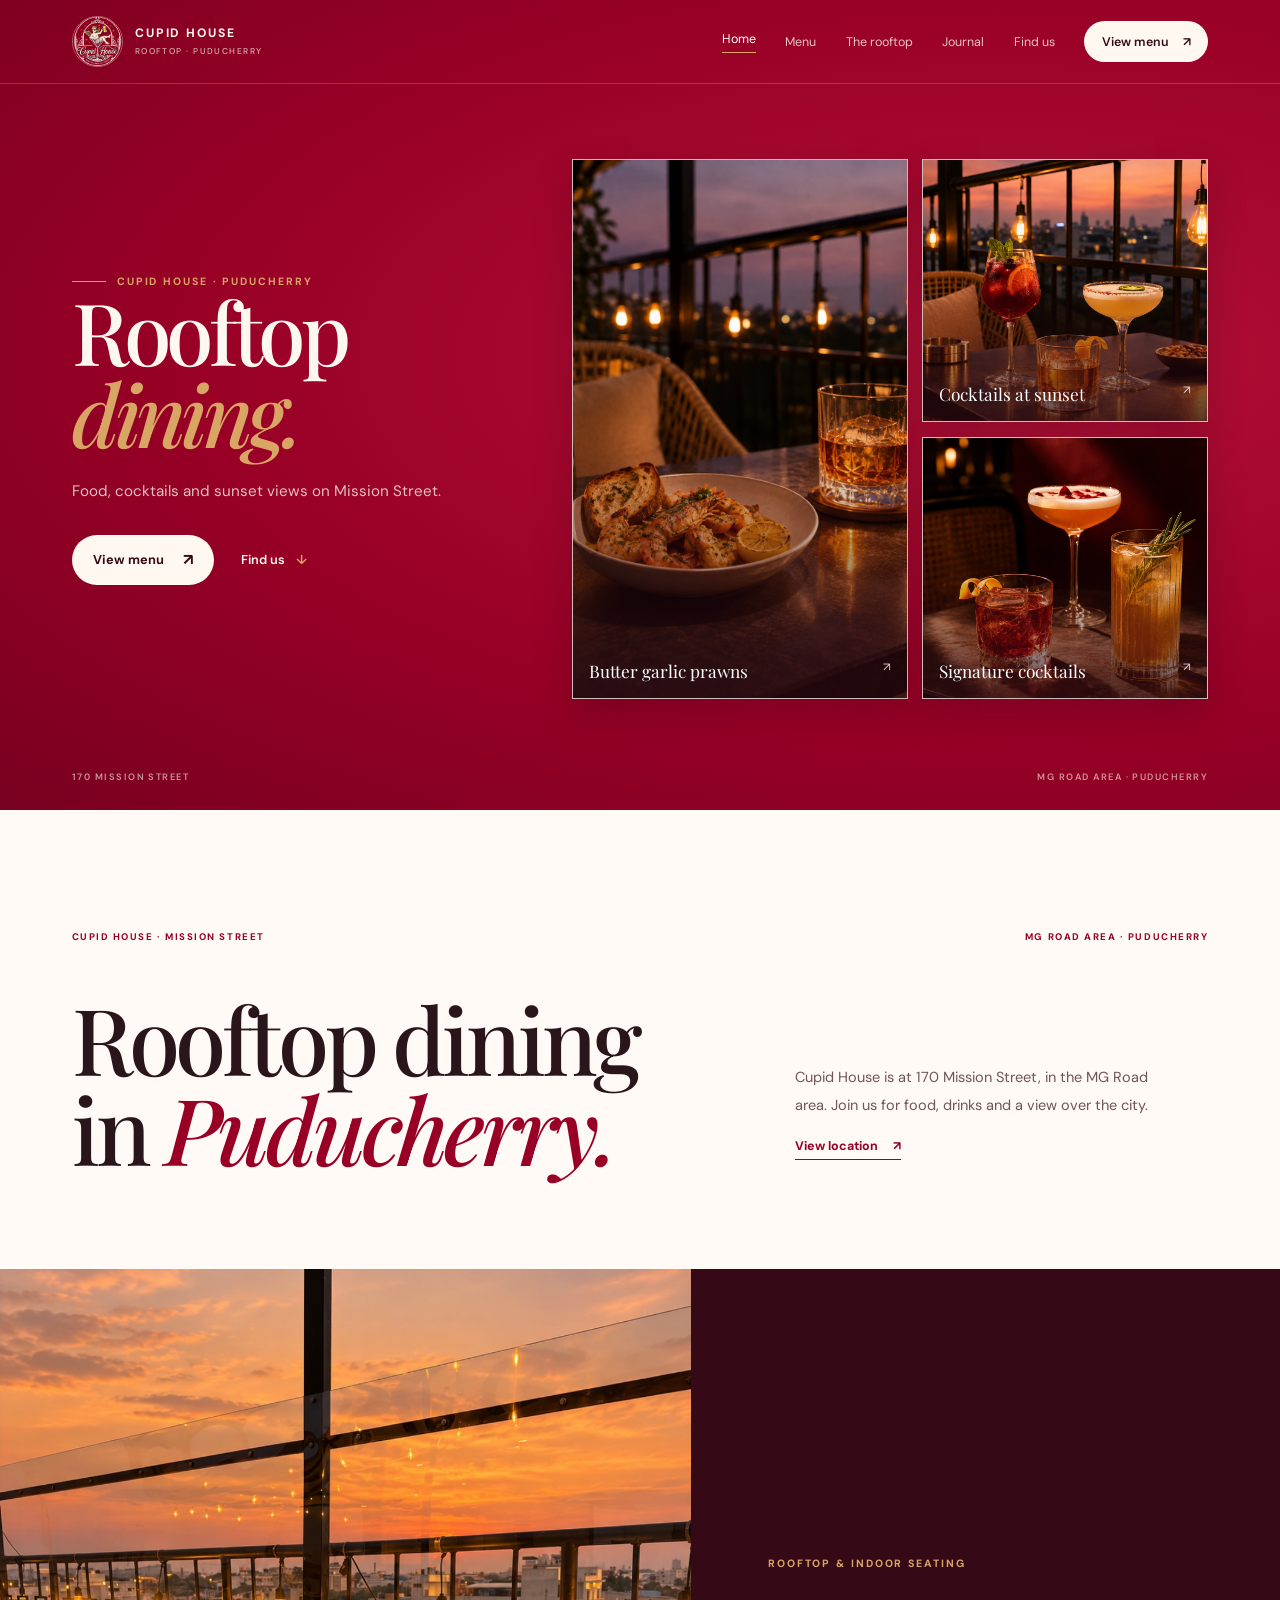
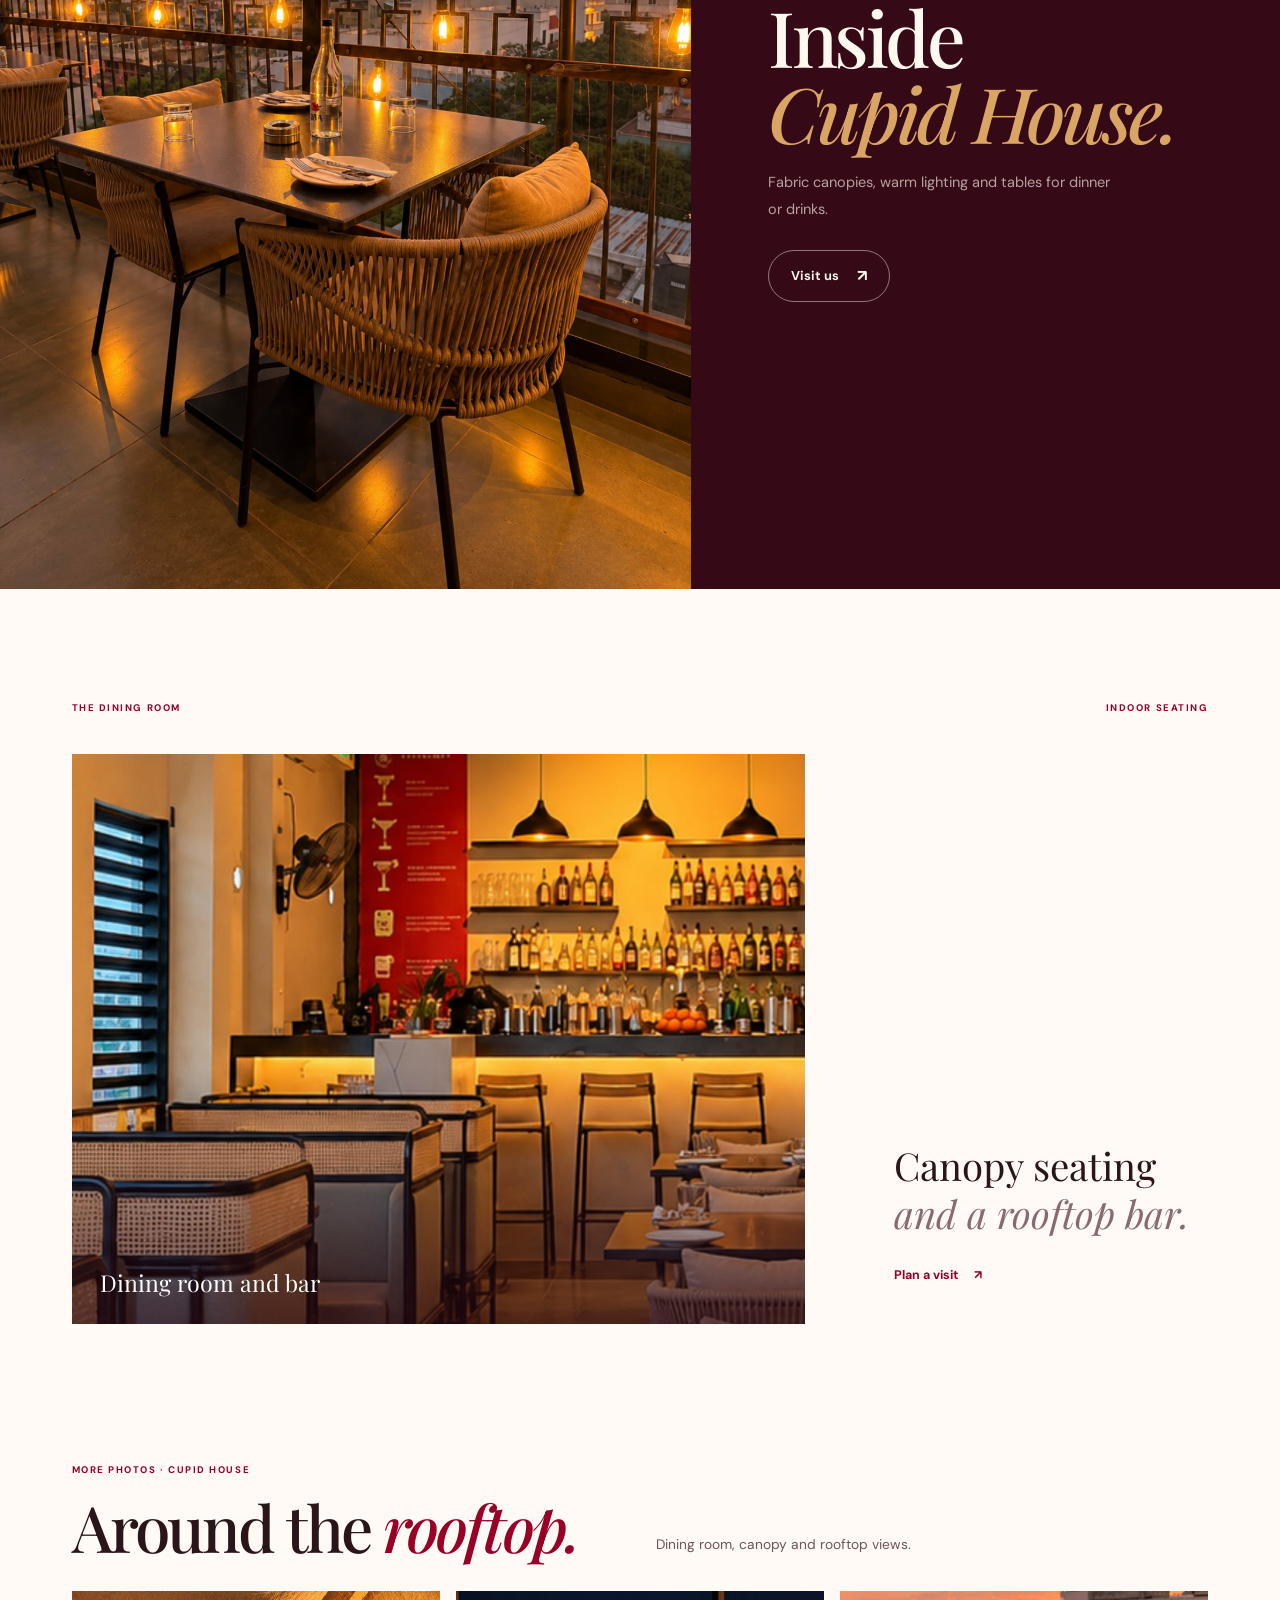
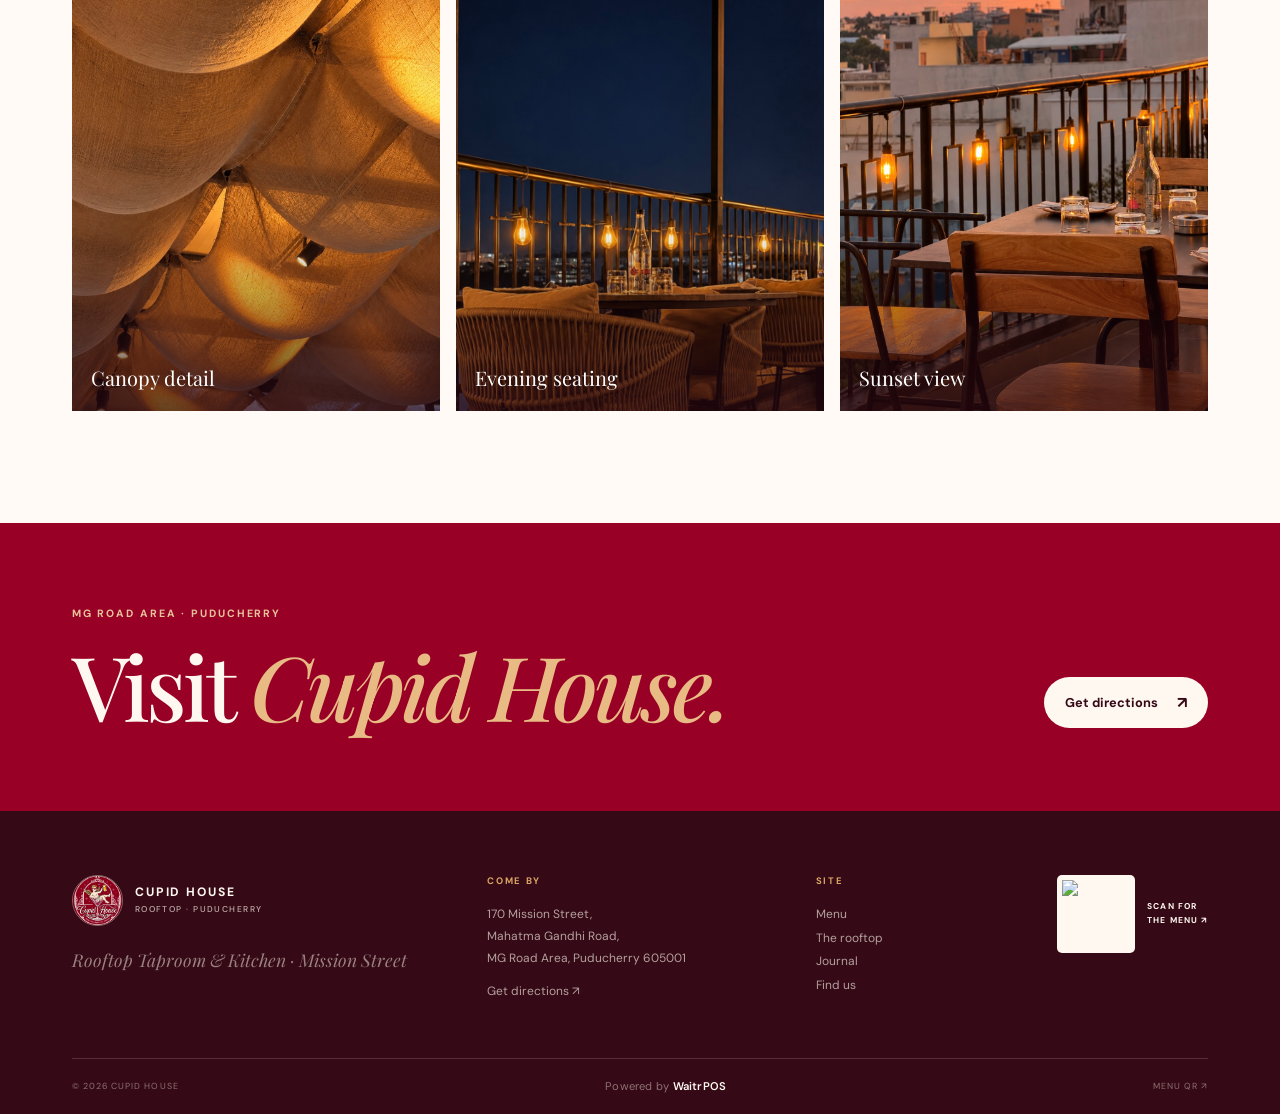
==== index.html @ 3808b486 "Add Cupid House cafe website" ====
<!doctype html>
<html lang="en">
  <head>
    <meta charset="utf-8" />
    <meta name="viewport" content="width=device-width, initial-scale=1" />
    <meta name="theme-color" content="#350915" />
    <meta name="description" content="Visit Cupid House Rooftop Taproom & Kitchen on Mission Street in Puducherry for rooftop dining, food and drinks." />
    <title>Cupid House Rooftop Taproom & Kitchen | Puducherry</title>
    <script type="application/ld+json">
      {
        "@context": "https://schema.org",
        "@type": "Restaurant",
        "name": "Cupid House Rooftop Taproom & Kitchen",
        "address": {
          "@type": "PostalAddress",
          "streetAddress": "170 Mission Street, Mahatma Gandhi Road, in front of Peter England Showroom, MG Road Area",
          "addressLocality": "Puducherry",
          "postalCode": "605001",
          "addressCountry": "IN"
        }
      }
    </script>
    <link rel="preconnect" href="https://fonts.googleapis.com" />
    <link rel="preconnect" href="https://fonts.gstatic.com" crossorigin />
    <link href="https://fonts.googleapis.com/css2?family=DM+Sans:wght@400;500;600;700&family=Playfair+Display:wght@500;600;700&display=swap" rel="stylesheet" />
    <link rel="stylesheet" href="styles.css?v=20261105-2" />
    <script src="site.js" defer></script>
  </head>
  <body>
    <a class="skip-link" href="#main">Skip to content</a>
    <header class="site-header">
      <a class="brand" href="index.html" aria-label="Cupid House home"><img src="assets/cupid-house-logo.png" alt="Cupid House logo" /><span>CUPID HOUSE<small>ROOFTOP · PUDUCHERRY</small></span></a>
      <button class="nav-toggle" aria-expanded="false" aria-controls="primary-nav" aria-label="Open navigation"><span></span><span></span></button>
      <nav id="primary-nav" class="primary-nav" aria-label="Main navigation">
        <a class="active" href="index.html">Home</a><a href="menu.html">Menu</a><a href="story.html">The rooftop</a><a href="journal.html">Journal</a><a href="visit.html">Find us</a>
        <a class="nav-cta" href="menu.html">View menu <span>↗</span></a>
      </nav>
    </header>

    <main id="main">
      <section class="hero hero-food">
        <div class="hero-content">
          <div class="eyebrow"><span class="eyebrow-line"></span> CUPID HOUSE · PUDUCHERRY</div>
          <h1>Rooftop<br /><em>dining.</em></h1>
          <p class="hero-copy">Food, cocktails and sunset views on Mission Street.</p>
          <div class="hero-actions"><a class="button button-cream" href="menu.html">View menu <span>↗</span></a><a class="text-link" href="visit.html">Find us <span>↓</span></a></div>
        </div>
        <div class="hero-photo-board" aria-label="Food and drinks at Cupid House">
          <figure class="hero-photo hero-photo-food" tabindex="0" role="button" aria-label="Enlarge butter garlic prawns photo"><img src="assets/butter-garlic-prawns.jpeg" alt="Butter garlic prawns served on a rooftop table at sunset" /><figcaption>Butter garlic prawns <span>↗</span></figcaption></figure>
          <figure class="hero-photo hero-photo-cocktail" tabindex="0" role="button" aria-label="Enlarge sunset cocktails photo"><img src="assets/sunset-cocktails.jpeg" alt="Cocktails with the Puducherry skyline at sunset" /><figcaption>Cocktails at sunset <span>↗</span></figcaption></figure>
          <figure class="hero-photo hero-photo-signature" tabindex="0" role="button" aria-label="Enlarge signature cocktails photo"><img src="assets/signature-cocktails.jpeg" alt="Three signature cocktails on a dark table" /><figcaption>Signature cocktails <span>↗</span></figcaption></figure>
        </div>
        <div class="hero-caption"><span>170 MISSION STREET</span><span>MG ROAD AREA · PUDUCHERRY</span></div>
      </section>

      <section class="welcome section-shell">
        <div class="welcome-label"><span>CUPID HOUSE · MISSION STREET</span><span>MG ROAD AREA · PUDUCHERRY</span></div>
        <div class="welcome-layout">
          <h2>Rooftop dining<br />in <em>Puducherry.</em></h2>
          <div class="welcome-copy"><p>Cupid House is at 170 Mission Street, in the MG Road area. Join us for food, drinks and a view over the city.</p><a class="under-link" href="visit.html">View location <span>↗</span></a></div>
        </div>
      </section>

      <section class="night-section">
        <div class="night-photo"><img src="assets/rooftop-sunset-table.jpeg" alt="A rooftop table at sunset, with warm string lights and Puducherry rooftops beyond" loading="lazy" /></div>
        <div class="night-card"><span class="eyebrow">ROOFTOP & INDOOR SEATING</span><h2>Inside<br /><em>Cupid House.</em></h2><p>Fabric canopies, warm lighting and tables for dinner or drinks.</p><a class="button button-outline" href="visit.html">Visit us <span>↗</span></a></div>
      </section>

      <section class="photo-strip section-shell" aria-label="Inside Cupid House">
        <div class="photo-strip-heading"><span>THE DINING ROOM</span><span>INDOOR SEATING</span></div>
        <figure class="interior-photo"><img src="assets/interior-bar.jpeg" alt="Cupid House bar and dining room under glowing fabric canopies" loading="lazy" /><figcaption>Dining room and bar</figcaption></figure>
        <div class="photo-note"><p>Canopy seating<br /><span>and a rooftop bar.</span></p><a href="visit.html">Plan a visit <span>↗</span></a></div>
      </section>

      <section class="ambience-gallery section-shell" aria-label="More moments at Cupid House">
        <div class="ambience-heading"><span>MORE PHOTOS · CUPID HOUSE</span><h2>Around the <em>rooftop.</em></h2><p>Dining room, canopy and rooftop views.</p></div>
        <div class="ambience-grid">
          <figure><img src="assets/canopy-detail.jpeg" alt="Fabric canopy and lighting at Cupid House" loading="lazy" /><figcaption>Canopy detail</figcaption></figure>
          <figure><img src="assets/rooftop-after-dark.jpeg" alt="Rooftop table with wicker seating and lights after dark" loading="lazy" /><figcaption>Evening seating</figcaption></figure>
          <figure><img src="assets/rooftop-golden-hour.jpeg" alt="Rooftop table overlooking Puducherry at sunset" loading="lazy" /><figcaption>Sunset view</figcaption></figure>
        </div>
      </section>

      <section class="visit-band">
        <div><span class="eyebrow">MG ROAD AREA · PUDUCHERRY</span><h2>Visit <em>Cupid House.</em></h2></div>
        <a class="button button-cream" href="visit.html">Get directions <span>↗</span></a>
      </section>
    </main>

    <footer class="site-footer">
      <div class="footer-main">
        <div class="footer-brand"><a class="brand" href="index.html"><img src="assets/cupid-house-logo.png" alt="" /><span>CUPID HOUSE<small>ROOFTOP · PUDUCHERRY</small></span></a><p>Rooftop Taproom & Kitchen · Mission Street</p></div>
        <div class="footer-column"><span class="footer-label">COME BY</span><p>170 Mission Street,<br />Mahatma Gandhi Road,<br />MG Road Area, Puducherry 605001</p><a href="visit.html">Get directions ↗</a></div>
        <div class="footer-column"><span class="footer-label">SITE</span><a href="menu.html">Menu</a><a href="story.html">The rooftop</a><a href="journal.html">Journal</a><a href="visit.html">Find us</a></div>
        <a class="footer-qr" href="menu.html" aria-label="Open the Cupid House menu"><img class="menu-qr" data-qr alt="QR code linking to the Cupid House menu" /><span>SCAN FOR<br />THE MENU ↗</span></a>
      </div>
      <div class="footer-bottom"><a href="index.html">© <span data-year></span> CUPID HOUSE</a><span class="powered">Powered by <strong>WaitrPOS</strong></span><a href="menu.html">MENU QR ↗</a></div>
    </footer>
    <dialog class="photo-viewer" aria-label="Photo viewer"><button class="viewer-close" aria-label="Close photo">×</button><img alt="" /><p></p></dialog>
  </body>
</html>
---- styles.css ----
:root {
  --ink: #29151a;
  --night: #350915;
  --night-soft: #4c1020;
  --wine: #980026;
  --wine-light: #b8163a;
  --cream: #fff8f1;
  --paper: #fffaf5;
  --gold: #d9a565;
  --muted: #927e82;
  --serif: "Playfair Display", Georgia, serif;
  --sans: "DM Sans", Arial, sans-serif;
  --page-gutter: clamp(1.2rem, 5.6vw, 5.5rem);
}

* { box-sizing: border-box; }
html { scroll-behavior: smooth; }
body { margin: 0; background: var(--paper); color: var(--ink); font-family: var(--sans); -webkit-font-smoothing: antialiased; }
a { color: inherit; text-decoration: none; }
img { display: block; max-width: 100%; }
button { font: inherit; }
.skip-link { position: absolute; top: -4rem; left: 1rem; z-index: 20; background: var(--cream); color: var(--ink); padding: .75rem 1rem; }
.skip-link:focus { top: 1rem; }

.site-header { height: 84px; width: 100%; padding: 0 var(--page-gutter); display: flex; align-items: center; justify-content: space-between; position: absolute; z-index: 5; top: 0; color: var(--cream); border-bottom: 1px solid rgba(246,239,230,.2); }
.brand { display: inline-flex; align-items: center; gap: .75rem; font-size: .76rem; font-weight: 700; letter-spacing: .16em; line-height: 1.2; }
.brand img { height: 51px; width: 51px; object-fit: cover; border-radius: 50%; border: 1px solid rgba(247,229,206,.42); }
.brand small { display: block; margin-top: .35rem; font-size: .53rem; font-weight: 500; letter-spacing: .17em; opacity: .69; }
.primary-nav { display: flex; align-items: center; gap: clamp(1rem, 2.3vw, 2.25rem); font-size: .78rem; color: rgba(246,239,230,.82); }
.primary-nav > a:not(.nav-cta) { transition: color .2s ease; }
.primary-nav > a:not(.nav-cta):hover, .primary-nav > a.active { color: #fff; }
.primary-nav > a.active { box-shadow: 0 1px var(--gold); padding-bottom: .35rem; }
.nav-cta { background: var(--cream); color: var(--night); border-radius: 50px; padding: .78rem 1.1rem; font-weight: 600; }
.nav-cta span { margin-left: .7rem; }
.nav-toggle { display: none; border: 0; background: transparent; color: var(--cream); }

.hero { min-height: min(810px, 100svh); height: 780px; max-height: 900px; position: relative; overflow: hidden; background: radial-gradient(ellipse at 78% 44%, #b41037 0%, var(--wine) 58%, #780020 100%); color: var(--cream); display: flex; align-items: center; padding: 100px var(--page-gutter) 80px; isolation: isolate; }
.hero-food { justify-content: space-between; gap: clamp(2rem, 4vw, 4rem); }
.hero-content { position: relative; z-index: 3; flex: 0 1 38%; width: min(470px, 38%); margin-top: 1.8rem; animation: rise-in .8s .1s both; }
.hero-photo-board { position: relative; z-index: 2; flex: 0 1 56%; width: 56%; height: min(540px, 65vh); margin-top: 1.8rem; display: grid; grid-template-columns: 1.08fr .92fr; grid-template-rows: 1fr 1fr; gap: .9rem; }
.hero-photo { position: relative; margin: 0; min-width: 0; min-height: 0; overflow: hidden; border: 1px solid rgba(255,248,241,.76); background: var(--night); box-shadow: 0 16px 36px rgba(37,4,14,.22); }
.hero-photo { cursor: zoom-in; }
.hero-photo img { width: 100%; height: 100%; object-fit: cover; transition: transform .5s ease; }
.hero-photo:hover img { transform: scale(1.035); }
.hero-photo::after { content: ""; position: absolute; inset: 48% 0 0; background: linear-gradient(0deg, rgba(39,8,17,.76), transparent); pointer-events: none; }
.hero-photo figcaption { position: absolute; z-index: 1; bottom: 1rem; left: 1rem; right: 1rem; color: #fff; font-family: var(--serif); font-size: clamp(.9rem, 1.35vw, 1.25rem); }
.hero-photo figcaption span { float: right; font: .75rem var(--sans); opacity: .8; }
.hero-photo:focus-visible { outline: 3px solid var(--gold); outline-offset: 3px; }
.photo-viewer { width: min(92vw, 1000px); max-width: none; max-height: 92svh; padding: 1rem; border: 1px solid rgba(255,255,255,.35); background: #21050d; color: var(--cream); }
.photo-viewer::backdrop { background: rgba(18,3,8,.84); backdrop-filter: blur(6px); }
.photo-viewer img { width: 100%; max-height: calc(92svh - 5rem); object-fit: contain; }
.photo-viewer p { margin: .8rem 0 0; font-family: var(--serif); font-size: 1.1rem; }
.viewer-close { position: absolute; top: .6rem; right: .6rem; width: 2.5rem; height: 2.5rem; border: 0; border-radius: 50%; background: var(--cream); color: var(--night); font-size: 1.5rem; cursor: pointer; }
.hero-photo-food { grid-column: 1; grid-row: 1 / span 2; }
.hero-photo-cocktail { grid-column: 2; grid-row: 1; }
.hero-photo-signature { grid-column: 2; grid-row: 2; }
.eyebrow, .section-kicker { color: var(--gold); font-size: .66rem; line-height: 1.5; font-weight: 700; letter-spacing: .18em; }
.eyebrow { display: flex; align-items: center; gap: .7rem; }
.eyebrow-line { width: 34px; height: 1px; background: currentColor; display: inline-block; }
h1, h2, h3, p, figure { margin-top: 0; }
.hero h1, .page-heading h1 { margin: 0; font-family: var(--serif); font-weight: 500; letter-spacing: -.06em; line-height: .96; }
.hero h1 { font-size: clamp(4.2rem, 6.7vw, 7.1rem); }
h1 em, h2 em, .story-copy em, .visit-bottom em { color: var(--gold); font-style: italic; font-weight: 500; }
.hero-copy { max-width: 370px; margin: 1.5rem 0 1.8rem; color: rgba(246,239,230,.8); font-size: .95rem; line-height: 1.8; }
.hero-actions { display: flex; align-items: center; gap: 1.7rem; }
.button { display: inline-flex; align-items: center; justify-content: center; gap: 1.15rem; border-radius: 50px; padding: .92rem 1.35rem; font-size: .8rem; font-weight: 700; transition: transform .2s ease, background .2s ease; }
.button:hover { transform: translateY(-2px); }
.button span { font-size: 1rem; }
.button-cream { background: var(--cream); color: var(--night); }
.button-cream:hover { background: #fff; }
.text-link { font-size: .8rem; font-weight: 600; color: var(--cream); }
.text-link span { margin-left: .45rem; color: var(--gold); }
.hero-caption { position: absolute; bottom: 27px; left: var(--page-gutter); right: var(--page-gutter); display: flex; justify-content: space-between; color: rgba(246,239,230,.62); font-size: .58rem; font-weight: 600; letter-spacing: .16em; }

.section-shell { padding-left: var(--page-gutter); padding-right: var(--page-gutter); }
.welcome { padding-top: 7.5rem; padding-bottom: 6rem; }
.welcome-label, .photo-strip-heading { display: flex; justify-content: space-between; color: var(--wine); font-size: .6rem; letter-spacing: .16em; font-weight: 700; }
.welcome-layout { display: grid; grid-template-columns: 1.05fr .7fr; align-items: end; gap: 8vw; margin-top: 3.1rem; }
.welcome h2, .night-card h2, .visit-band h2, .page-heading h1, .menu-spotlight h2, .menu-note h2, .menu-qr-panel h2, .story-copy h2, .visit-details h2 { font-family: var(--serif); font-weight: 500; letter-spacing: -.045em; }
.welcome h2 { margin: 0; font-size: clamp(3.8rem, 7.2vw, 7rem); line-height: .98; }
.welcome h2 em, .night-card h2 em, .menu-spotlight h2 em, .menu-note h2 em, .menu-qr-panel h2 em, .visit-details h2 em { color: var(--wine); }
.welcome-copy { padding-bottom: .8rem; max-width: 385px; }
.welcome-copy p, .night-card p, .page-heading p, .menu-spotlight-copy p, .menu-note > p, .menu-qr-panel p, .story-copy p, .visit-detail-note { color: #70545b; font-size: .91rem; line-height: 1.9; }
.under-link { display: inline-block; border-bottom: 1px solid var(--wine); color: var(--wine); padding-bottom: .35rem; font-size: .78rem; font-weight: 700; }
.under-link span, .photo-note a span, .visit-bottom a span { margin-left: .8rem; }

.night-section { display: grid; grid-template-columns: 1.08fr .92fr; min-height: 620px; background: var(--night); color: var(--cream); }
.night-photo { min-height: 620px; overflow: hidden; }
.night-photo img { width: 100%; height: 100%; min-height: 620px; object-fit: cover; object-position: center; }
.night-card { position: relative; overflow: hidden; align-self: center; padding: 4rem clamp(2.3rem, 7vw, 7rem) 4rem clamp(2rem, 6vw, 6rem); }
.night-card h2 { margin: 1.6rem 0 1.1rem; font-size: clamp(3.2rem, 6vw, 5.8rem); line-height: 1; }
.night-card h2 em { color: var(--gold); }
.night-card p { max-width: 355px; color: rgba(246,239,230,.67); margin-bottom: 1.6rem; }
.button-outline { color: var(--cream); border: 1px solid rgba(246,239,230,.48); }
.button-outline:hover { background: rgba(246,239,230,.09); }
.card-flourish { position: absolute; right: 2rem; bottom: -5rem; color: rgba(221,168,101,.09); font-family: var(--serif); font-size: 20rem; line-height: 1; pointer-events: none; }

.photo-strip { padding-top: 7rem; padding-bottom: 7.5rem; display: grid; grid-template-columns: minmax(0, 1.4fr) minmax(220px, .6fr); column-gap: 7vw; align-items: end; }
.photo-strip-heading { grid-column: 1 / -1; margin-bottom: 2.5rem; }
.interior-photo { position: relative; margin: 0; height: 570px; overflow: hidden; }
.interior-photo::after { content: ""; position: absolute; inset: 55% 0 0; background: linear-gradient(0deg, rgba(39,8,17,.7), transparent); }
.interior-photo img { width: 100%; height: 100%; object-fit: cover; object-position: center 50%; transition: transform .8s ease; }
.interior-photo:hover img { transform: scale(1.025); }
.interior-photo figcaption { position: absolute; z-index: 1; bottom: 1.6rem; left: 1.8rem; color: #fff; font-family: var(--serif); font-size: 1.45rem; }
.photo-note { padding: 0 0 2.5rem; }
.photo-note p, .visit-bottom p { margin: 1.6rem 0; color: var(--ink); font-family: var(--serif); font-size: clamp(1.8rem, 3vw, 2.8rem); line-height: 1.25; }
.photo-note p span { color: #896a70; font-style: italic; }
.photo-note a, .visit-bottom a { color: var(--wine); font-size: .78rem; font-weight: 700; }

.ambience-gallery { padding-top: 1.2rem; padding-bottom: 7rem; }
.ambience-heading { margin-bottom: 2rem; display: grid; grid-template-columns: 1fr 1fr; align-items: end; column-gap: 2rem; }
.ambience-heading > span { grid-column: 1 / -1; color: var(--wine); font-size: .6rem; font-weight: 700; letter-spacing: .16em; }
.ambience-heading h2 { margin: 1.15rem 0 0; font-family: var(--serif); font-size: clamp(3rem, 5vw, 4.8rem); font-weight: 500; letter-spacing: -.045em; line-height: 1; }
.ambience-heading h2 em { color: var(--wine); }
.ambience-heading p { margin: 0 0 .35rem; color: #70545b; font-size: .86rem; }
.ambience-grid { display: grid; grid-template-columns: repeat(3, 1fr); gap: 1rem; }
.ambience-grid figure { position: relative; height: 420px; margin: 0; overflow: hidden; background: var(--night); }
.ambience-grid figure::after { content: ""; position: absolute; inset: 55% 0 0; background: linear-gradient(0deg, rgba(39,8,17,.7), transparent); }
.ambience-grid img { width: 100%; height: 100%; object-fit: cover; transition: transform .8s ease; }
.ambience-grid figure:hover img { transform: scale(1.035); }
.ambience-grid figcaption { position: absolute; z-index: 1; left: 1.2rem; bottom: 1.2rem; color: #fff; font-family: var(--serif); font-size: 1.25rem; }

.visit-band { padding: 5.2rem var(--page-gutter); background: var(--wine); color: var(--cream); display: flex; align-items: end; justify-content: space-between; gap: 3rem; }
.visit-band .eyebrow { color: #e7c39b; }
.visit-band h2 { margin: 1.3rem 0 0; font-size: clamp(3.6rem, 7vw, 6.6rem); line-height: .95; }
.visit-band h2 em { color: #e8ba84; }

.site-footer { background: var(--night); color: var(--cream); padding: 4rem var(--page-gutter) 0; }
.footer-main { display: grid; grid-template-columns: 1.3fr 1fr .7fr auto; gap: 3vw; align-items: start; padding-bottom: 3.4rem; }
.footer-brand > p { margin: 1.1rem 0 0; color: rgba(246,239,230,.52); font-family: var(--serif); font-size: 1.1rem; font-style: italic; }
.footer-label { display: block; margin-bottom: 1rem; color: var(--gold); font-size: .59rem; font-weight: 700; letter-spacing: .18em; }
.footer-column p, .footer-column > a { color: rgba(246,239,230,.66); font-size: .75rem; line-height: 1.85; }
.footer-column p { margin-bottom: .65rem; }
.footer-column > a { display: block; width: fit-content; margin: .1rem 0; }
.footer-column > a:hover { color: var(--cream); }
.footer-qr { display: flex; align-items: center; gap: .75rem; color: var(--cream); font-size: .53rem; letter-spacing: .13em; font-weight: 700; line-height: 1.6; }
.footer-qr img { width: 78px; height: 78px; padding: 5px; object-fit: contain; background: var(--cream); border-radius: 5px; }
.footer-bottom { min-height: 56px; border-top: 1px solid rgba(246,239,230,.17); display: flex; justify-content: space-between; align-items: center; color: rgba(246,239,230,.45); font-size: .55rem; letter-spacing: .12em; }
.powered { letter-spacing: .02em; font-size: .7rem; text-transform: none; }
.powered strong { color: var(--cream); font-weight: 600; }

.interior-page { padding-top: 84px; }
body:has(.interior-page) .site-header { position: relative; background: var(--night); color: var(--cream); }
body:has(.interior-page) .interior-page { padding-top: 0; }
.page-heading { position: relative; overflow: hidden; min-height: 460px; padding: 7rem var(--page-gutter) 5rem; background: var(--night); color: var(--cream); }
.page-heading h1 { margin: 2.4rem 0 1rem; font-size: clamp(4rem, 8vw, 7.2rem); }
.page-heading p { max-width: 440px; color: rgba(246,239,230,.72); margin-bottom: 0; }
.heading-ornament { position: absolute; right: 10vw; top: 50%; transform: translateY(-50%); color: rgba(221,168,101,.18); font-size: 15rem; line-height: 1; }
.menu-spotlight { display: grid; grid-template-columns: .9fr 1.1fr; min-height: 540px; align-items: stretch; background: var(--cream); }
.menu-spotlight-copy { align-self: center; padding: 5rem var(--page-gutter); }
.menu-spotlight h2, .menu-note h2, .menu-qr-panel h2 { margin: 1.3rem 0; font-size: clamp(3.1rem, 5vw, 5.2rem); line-height: .99; }
.menu-spotlight-copy p { max-width: 385px; }
.menu-spotlight-photo { min-height: 540px; overflow: hidden; background: var(--wine); }
.menu-spotlight-photo img { width: 100%; height: 100%; min-height: 540px; object-fit: cover; }
.menu-moments { padding-top: 5.5rem; padding-bottom: 5.8rem; display: grid; grid-template-columns: .68fr 1.32fr; gap: 5vw; align-items: end; }
.menu-moments-heading h2 { margin: 1.1rem 0 .8rem; font-family: var(--serif); font-size: clamp(3rem, 4.5vw, 4.5rem); font-weight: 500; letter-spacing: -.045em; line-height: .98; }
.menu-moments-heading h2 em { color: var(--wine); }
.menu-moments-heading p { max-width: 280px; color: #70545b; font-size: .84rem; line-height: 1.8; }
.menu-moment-grid { display: grid; grid-template-columns: 1fr 1fr; gap: 1rem; }
.menu-moment-grid figure { position: relative; margin: 0; height: 430px; overflow: hidden; background: var(--night); }
.menu-moment-grid figure::after { content: ""; position: absolute; inset: 55% 0 0; background: linear-gradient(0deg, rgba(39,8,17,.76), transparent); }
.menu-moment-grid img { width: 100%; height: 100%; object-fit: cover; transition: transform .8s ease; }
.menu-moment-grid figure:hover img { transform: scale(1.03); }
.menu-moment-grid figcaption { position: absolute; z-index: 1; left: 1.1rem; right: 1rem; bottom: 1.2rem; color: white; font-family: var(--serif); font-size: 1.28rem; }
.menu-moment-grid figcaption span { display: block; margin-bottom: .55rem; color: #edc18e; font-family: var(--sans); font-size: .53rem; font-weight: 700; letter-spacing: .16em; }
.menu-note { padding: 6rem var(--page-gutter); display: grid; grid-template-columns: auto 1fr .8fr; align-items: center; gap: 2.2rem; }
.menu-note h2 { margin: .7rem 0 0; font-size: clamp(2.5rem, 4.2vw, 4rem); }
.menu-note > p { max-width: 375px; margin-bottom: 0; }
.menu-qr-panel { padding: 4rem var(--page-gutter); background: #f0e2dc; display: flex; align-items: center; justify-content: space-between; gap: 3rem; }
.menu-qr-panel h2 { margin: 1rem 0; }
.menu-qr-panel p { margin-bottom: 0; }
.qr-large { display: flex; align-items: center; gap: 1.4rem; padding: 1.2rem; background: var(--paper); font-size: .65rem; font-weight: 700; letter-spacing: .12em; }
.qr-large img { width: 140px; height: 140px; object-fit: contain; }

.waitr-handoff { min-height: calc(100svh - 84px); padding: 6rem var(--page-gutter); display: grid; place-items: center; background: radial-gradient(ellipse at 50% 30%, #76172e, var(--night) 68%); color: var(--cream); text-align: center; }
.waitr-handoff-card { width: min(650px, 100%); padding: clamp(2rem, 6vw, 4.5rem); border: 1px solid rgba(246,239,230,.2); background: rgba(53,9,21,.7); }
.waitr-handoff-logo { width: 126px; height: 126px; margin: 0 auto 1.5rem; border-radius: 50%; object-fit: cover; }
.waitr-handoff .eyebrow { justify-content: center; }
.waitr-handoff h1 { margin: 1.7rem 0 1rem; font-family: var(--serif); font-size: clamp(3rem, 6vw, 5rem); font-weight: 500; letter-spacing: -.05em; line-height: .98; }
.waitr-handoff h1 em { color: var(--gold); font-weight: 500; }
.waitr-handoff p { max-width: 430px; margin: 0 auto 1.7rem; color: rgba(246,239,230,.73); font-size: .9rem; line-height: 1.85; }
.waitr-menu-link { display: inline-flex; min-height: 48px; align-items: center; justify-content: center; gap: 1rem; padding: .85rem 1.3rem; border-radius: 50px; background: var(--cream); color: var(--night); font-size: .8rem; font-weight: 700; }
.waitr-menu-link[aria-disabled="true"] { opacity: .6; cursor: not-allowed; }
.waitr-menu-status { display: block; min-height: 1.3em; margin-top: 1rem; color: rgba(246,239,230,.56); font-size: .72rem; }

.story-feature { position: relative; height: min(68vw, 690px); min-height: 400px; overflow: hidden; }
.story-feature img { width: 100%; height: 100%; object-fit: cover; object-position: center; }
.story-feature::after { content: ""; position: absolute; inset: 55% 0 0; background: linear-gradient(0deg, rgba(39,8,17,.67), transparent); }
.story-feature-caption { position: absolute; z-index: 1; bottom: 1.6rem; left: var(--page-gutter); right: var(--page-gutter); display: flex; justify-content: space-between; color: #fff; font-size: .6rem; letter-spacing: .16em; }
.story-copy { padding: 7rem var(--page-gutter); display: grid; grid-template-columns: .8fr .8fr 1fr; gap: 5vw; align-items: start; }
.story-copy .section-kicker { grid-column: 1 / -1; }
.story-copy h2 { margin: 0; font-size: clamp(3.5rem, 6vw, 5.8rem); line-height: 1.02; }
.story-copy p { max-width: 510px; }
.story-copy p:last-of-type { margin-bottom: 1.7rem; }
.story-gallery { padding: 0 var(--page-gutter) 7rem; display: grid; grid-template-columns: repeat(3, 1fr); grid-auto-rows: 260px; gap: 1.1rem; }
.story-gallery figure { margin: 0; }
.story-gallery figure:first-child { grid-row: span 2; }
.story-gallery img { width: 100%; height: 100%; object-fit: cover; }
.story-gallery figcaption { padding-top: .8rem; color: var(--wine); font-family: var(--serif); font-size: 1.05rem; }

.visit-layout { padding: 6rem var(--page-gutter); display: grid; grid-template-columns: 1.1fr .9fr; align-items: center; gap: 8vw; }
.visit-photo { height: 560px; overflow: hidden; }
.visit-photo img { width: 100%; height: 100%; object-fit: cover; }
.visit-details h2 { margin: 1.2rem 0; font-size: clamp(2.8rem, 4.7vw, 4.5rem); line-height: 1.05; }
.visit-details address { margin-bottom: 1.4rem; color: #70545b; font-size: .92rem; font-style: normal; line-height: 1.85; }
.button-burgundy { background: var(--wine); color: var(--cream); }
.button-burgundy:hover { background: var(--wine-light); }
.visit-detail-note { font-size: .72rem; margin-top: 1.4rem; }
.visit-bottom { padding: 3.2rem var(--page-gutter); background: var(--cream); display: flex; align-items: center; justify-content: space-between; gap: 2rem; }
.visit-bottom p { margin: 0; font-family: var(--sans); font-size: 1rem; }
.visit-bottom em { color: var(--wine); }

.journal-list { min-height: 300px; padding-top: 4rem; padding-bottom: 5rem; }
.journal-empty { margin: 0; padding: 1.5rem 0; border-top: 1px solid #decbd0; border-bottom: 1px solid #decbd0; color: #70545b; font-size: .9rem; }
.journal-article { max-width: 860px; margin: 0 auto; padding: 4rem var(--page-gutter) 6rem; }
.journal-article-header { max-width: 740px; margin: 0 auto 2rem; }
.journal-back { display: inline-block; margin-bottom: 2rem; color: var(--wine); font-size: .8rem; font-weight: 700; }
.journal-article-header h1 { margin: 1rem 0; font-family: var(--serif); font-size: clamp(2.8rem, 7vw, 5.5rem); font-weight: 500; letter-spacing: -.05em; line-height: 1.02; }
.journal-byline { color: #70545b; font-size: .78rem; }
.journal-hero-image { width: 100%; max-height: 560px; object-fit: cover; }
.journal-article-body { max-width: 680px; margin: 3rem auto 0; color: #3e2b30; font-size: 1rem; line-height: 1.9; }
.journal-article-body h2 { margin: 2.4rem 0 .8rem; color: var(--ink); font-family: var(--serif); font-size: 2rem; font-weight: 500; letter-spacing: -.025em; line-height: 1.2; }
.journal-article-body p { margin: 0 0 1.25rem; }

.reveal { opacity: 0; transform: translateY(24px); transition: opacity .7s ease, transform .7s ease; }
.reveal.is-visible { opacity: 1; transform: translateY(0); }
@keyframes rise-in { from { opacity: 0; transform: translateY(18px); } to { opacity: 1; transform: translateY(0); } }
@keyframes hero-settle { from { transform: scale(1.035); } to { transform: scale(1); } }

@media (max-width: 1100px) {
  .site-header { height: 74px; }
  .nav-toggle { display: grid; gap: 6px; padding: .7rem; cursor: pointer; }
  .nav-toggle span { display: block; width: 23px; height: 1px; background: var(--cream); transition: transform .2s ease; }
  .nav-toggle[aria-expanded="true"] span:first-child { transform: translateY(3.5px) rotate(45deg); }
  .nav-toggle[aria-expanded="true"] span:last-child { transform: translateY(-3.5px) rotate(-45deg); }
  .primary-nav { display: none; position: absolute; top: 73px; left: 0; right: 0; padding: 1.3rem var(--page-gutter) 1.7rem; background: var(--night); flex-direction: column; align-items: stretch; gap: 1.05rem; }
  .primary-nav.is-open { display: flex; }
  .nav-cta { align-self: flex-start; }
  .hero { height: 740px; min-height: 90svh; }
  .hero-food { display: block; height: auto; min-height: 0; max-height: none; padding-top: 112px; padding-bottom: 3.5rem; }
  .hero-content { width: min(600px, 100%); margin: 0; }
  .hero-photo-board { width: 100%; height: clamp(300px, 56vw, 450px); margin: 2.3rem 0 1.5rem; }
  .hero-caption { position: relative; inset: auto; }
  .welcome-layout { grid-template-columns: 1fr; gap: 2rem; }
  .welcome-copy { max-width: 560px; }
  .night-section { grid-template-columns: 1fr; }
  .night-photo, .night-photo img { min-height: 460px; max-height: 600px; }
  .night-card { padding: 4rem var(--page-gutter); }
  .photo-strip { grid-template-columns: 1fr; gap: 2.4rem; }
  .interior-photo { height: min(72vw, 570px); }
  .photo-note { max-width: 420px; padding-bottom: 0; }
  .ambience-heading { grid-template-columns: 1fr; gap: .6rem; }
  .ambience-heading h2 { font-size: 3.2rem; }
  .ambience-grid { grid-template-columns: 1fr 1fr; }
  .ambience-grid figure { height: 320px; }
  .ambience-grid figure:first-child { grid-row: span 2; height: 656px; }
  .footer-main { grid-template-columns: 1fr 1fr; gap: 2.5rem; }
  .footer-qr { grid-column: 2; grid-row: 1; justify-self: end; }
  .menu-note { grid-template-columns: auto 1fr; }
  .menu-note > p { grid-column: 2; }
  .menu-moments { grid-template-columns: 1fr; gap: 1.4rem; }
  .menu-moment-grid figure { height: min(58vw, 430px); }
  .story-copy { grid-template-columns: 1fr 1fr; }
  .story-copy .section-kicker { grid-column: 1 / -1; }
  .story-copy h2 { grid-column: 1; }
  .story-copy > div { grid-column: 2; }
  .visit-layout { gap: 4vw; }
}

@media (max-width: 560px) {
  :root { --page-gutter: 1.25rem; }
  .site-header { height: 68px; }
  .brand img { width: 39px; height: 39px; }
  .brand { font-size: .68rem; }
  .brand small { font-size: .48rem; }
  .primary-nav { top: 67px; }
  .hero { display: block; height: auto; min-height: 0; max-height: none; padding: 112px var(--page-gutter) 3.5rem; }
  .hero-content { width: 100%; max-width: none; margin: 0; }
  .hero h1 { font-size: clamp(3.4rem, 14vw, 4.7rem); }
  .hero-copy { max-width: 315px; margin-top: 1rem; font-size: .86rem; }
  .hero-food { gap: 0; }
  .hero-photo-board { position: relative; top: auto; right: auto; transform: none; flex: none; width: 100%; height: clamp(250px, 67vw, 310px); margin: 2.2rem 0 1.5rem; display: grid; grid-template-columns: 1.04fr .96fr; grid-template-rows: 1fr 1fr; gap: .65rem; }
  .hero-photo { position: relative; inset: auto; width: auto; height: auto; transform: none; border-width: 1px; }
  .hero-photo-food { grid-column: 1; grid-row: 1 / span 2; }
  .hero-photo-cocktail { grid-column: 2; grid-row: 1; }
  .hero-photo-signature { grid-column: 2; grid-row: 2; }
  .hero-photo figcaption { left: .65rem; right: .5rem; bottom: .65rem; font-size: .84rem; }
  .hero-caption { position: relative; inset: auto; gap: 1rem; font-size: .47rem; }
  .hero-actions { gap: 1.1rem; flex-wrap: wrap; }
  .button { padding: .84rem 1.15rem; }
  .hero-caption { bottom: 18px; font-size: .5rem; }
  .welcome { padding-top: 4.4rem; padding-bottom: 4.4rem; }
  .welcome-label, .photo-strip-heading { font-size: .5rem; letter-spacing: .11em; }
  .welcome h2 { font-size: clamp(3.5rem, 15vw, 5rem); }
  .welcome-layout { margin-top: 2.2rem; gap: 1.3rem; }
  .welcome-copy p { font-size: .85rem; }
  .night-photo, .night-photo img { min-height: 340px; }
  .night-card { padding-top: 3.3rem; padding-bottom: 3.5rem; }
  .night-card h2 { font-size: 3.5rem; }
  .night-card p { font-size: .85rem; }
  .photo-strip { padding-top: 4.3rem; padding-bottom: 4.5rem; gap: 1.7rem; }
  .photo-strip-heading { margin-bottom: .25rem; }
  .interior-photo { height: 118vw; max-height: 510px; }
  .interior-photo figcaption { left: 1rem; bottom: 1.1rem; font-size: 1.2rem; }
  .photo-note p { font-size: 2rem; }
  .visit-band { padding-top: 3.5rem; padding-bottom: 3.5rem; align-items: start; flex-direction: column; gap: 1.7rem; }
  .visit-band h2 { font-size: 4.2rem; }
  .site-footer { padding-top: 3.2rem; }
  .footer-main { grid-template-columns: 1fr 1fr; gap: 2rem 1rem; padding-bottom: 2.2rem; }
  .footer-brand { grid-column: 1 / -1; }
  .footer-qr { grid-column: 2; grid-row: 2; align-self: start; }
  .footer-qr img { width: 64px; height: 64px; }
  .footer-column p, .footer-column > a { font-size: .68rem; }
  .footer-bottom { min-height: 70px; flex-wrap: wrap; gap: .5rem; padding: .8rem 0; font-size: .46rem; }
  .powered { font-size: .65rem; }
  .interior-page { padding-top: 68px; }
  .page-heading { min-height: 405px; padding-top: 6rem; padding-bottom: 3.8rem; }
  .page-heading h1 { margin-top: 2rem; font-size: clamp(3.8rem, 16vw, 5.5rem); }
  .page-heading p { max-width: 340px; font-size: .84rem; }
  .heading-ornament { right: -1rem; top: 70%; font-size: 8rem; }
  .menu-spotlight { grid-template-columns: 1fr; }
  .menu-spotlight-copy { padding-top: 3.8rem; padding-bottom: 3.4rem; }
  .menu-spotlight h2, .menu-qr-panel h2 { font-size: 3.5rem; }
  .menu-spotlight-photo, .menu-spotlight-photo img { min-height: 300px; max-height: 380px; }
  .menu-note { padding-top: 4rem; padding-bottom: 4rem; grid-template-columns: auto 1fr; gap: 1rem; }
  .menu-note h2 { font-size: 2.6rem; }
  .menu-note > p { grid-column: 1 / -1; margin-top: .3rem; font-size: .85rem; }
  .menu-moments { padding-top: 3.7rem; padding-bottom: 4rem; gap: 1.2rem; }
  .menu-moments-heading h2 { font-size: 3.1rem; }
  .menu-moment-grid { grid-template-columns: 1fr; gap: .8rem; }
  .menu-moment-grid figure { height: 112vw; max-height: 440px; }
  .menu-qr-panel { padding-top: 3.2rem; padding-bottom: 3.2rem; align-items: flex-start; flex-direction: column; gap: 1.7rem; }
  .qr-large { padding: .7rem; }
  .qr-large img { width: 115px; height: 115px; }
  .story-feature { height: 112vw; min-height: 390px; max-height: 570px; }
  .story-feature img { object-position: 58% center; }
  .story-feature-caption { font-size: .47rem; letter-spacing: .1em; }
  .story-copy { padding-top: 4.4rem; padding-bottom: 4.4rem; grid-template-columns: 1fr; gap: 1.3rem; }
  .story-copy .section-kicker, .story-copy h2, .story-copy > div { grid-column: 1; }
  .story-copy h2 { font-size: 4rem; }
  .story-copy p { font-size: .86rem; }
  .story-gallery { grid-template-columns: 1fr; gap: 1.7rem; padding-bottom: 4.5rem; }
  .story-gallery { grid-auto-rows: auto; }
  .story-gallery figure:first-child { grid-row: auto; }
  .story-gallery img { height: 105vw; max-height: 440px; }
  .ambience-gallery { padding-bottom: 4.5rem; }
  .ambience-grid { grid-template-columns: 1fr; gap: .8rem; }
  .ambience-grid figure, .ambience-grid figure:first-child { grid-row: auto; height: 112vw; max-height: 440px; }
  .waitr-handoff { min-height: calc(100svh - 68px); padding: 3rem var(--page-gutter); }
  .waitr-handoff-card { padding: 2rem 1.2rem; }
  .waitr-handoff-logo { width: 98px; height: 98px; }
  .waitr-handoff h1 { font-size: 3.3rem; }
  .visit-layout { padding-top: 3.5rem; padding-bottom: 4rem; grid-template-columns: 1fr; gap: 2.2rem; }
  .visit-photo { height: 108vw; max-height: 450px; }
  .visit-details h2 { font-size: 3.3rem; }
  .visit-bottom { align-items: flex-start; flex-direction: column; gap: .1rem; }
  .visit-bottom p { font-size: .95rem; }
  .journal-list { min-height: 220px; padding-top: 3rem; padding-bottom: 3rem; }
  .journal-article { padding-top: 2.8rem; padding-bottom: 4rem; }
  .journal-article-header h1 { font-size: 3.2rem; }
  .journal-article-body { margin-top: 2rem; font-size: .92rem; }
}

@media (prefers-reduced-motion: reduce) {
  *, *::before, *::after { scroll-behavior: auto !important; animation-duration: .01ms !important; animation-iteration-count: 1 !important; transition-duration: .01ms !important; }
  .reveal { opacity: 1; transform: none; }
}

/* Interior pages use an opaque burgundy masthead so the cream logo stays legible. */
.interior-header { position: relative !important; top: auto; background: var(--night) !important; color: var(--cream) !important; }
.interior-page { padding-top: 0 !important; }
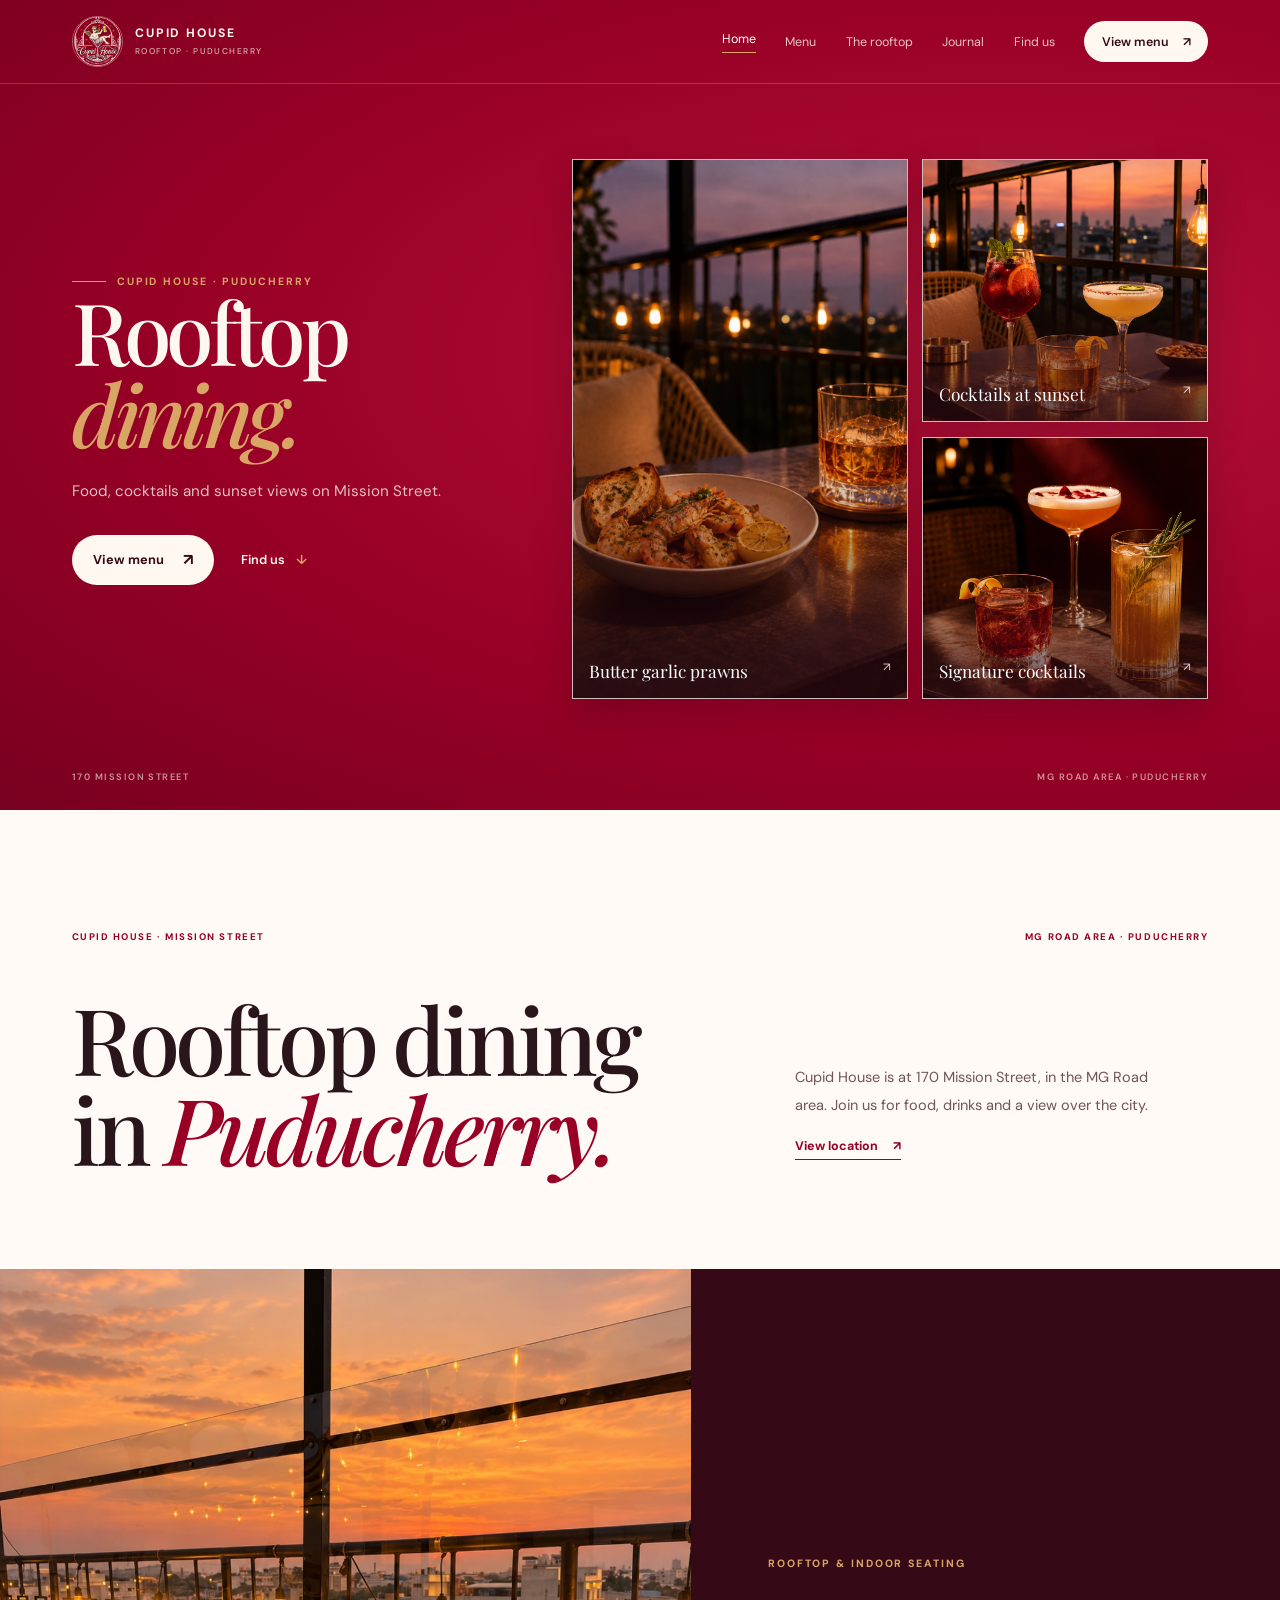
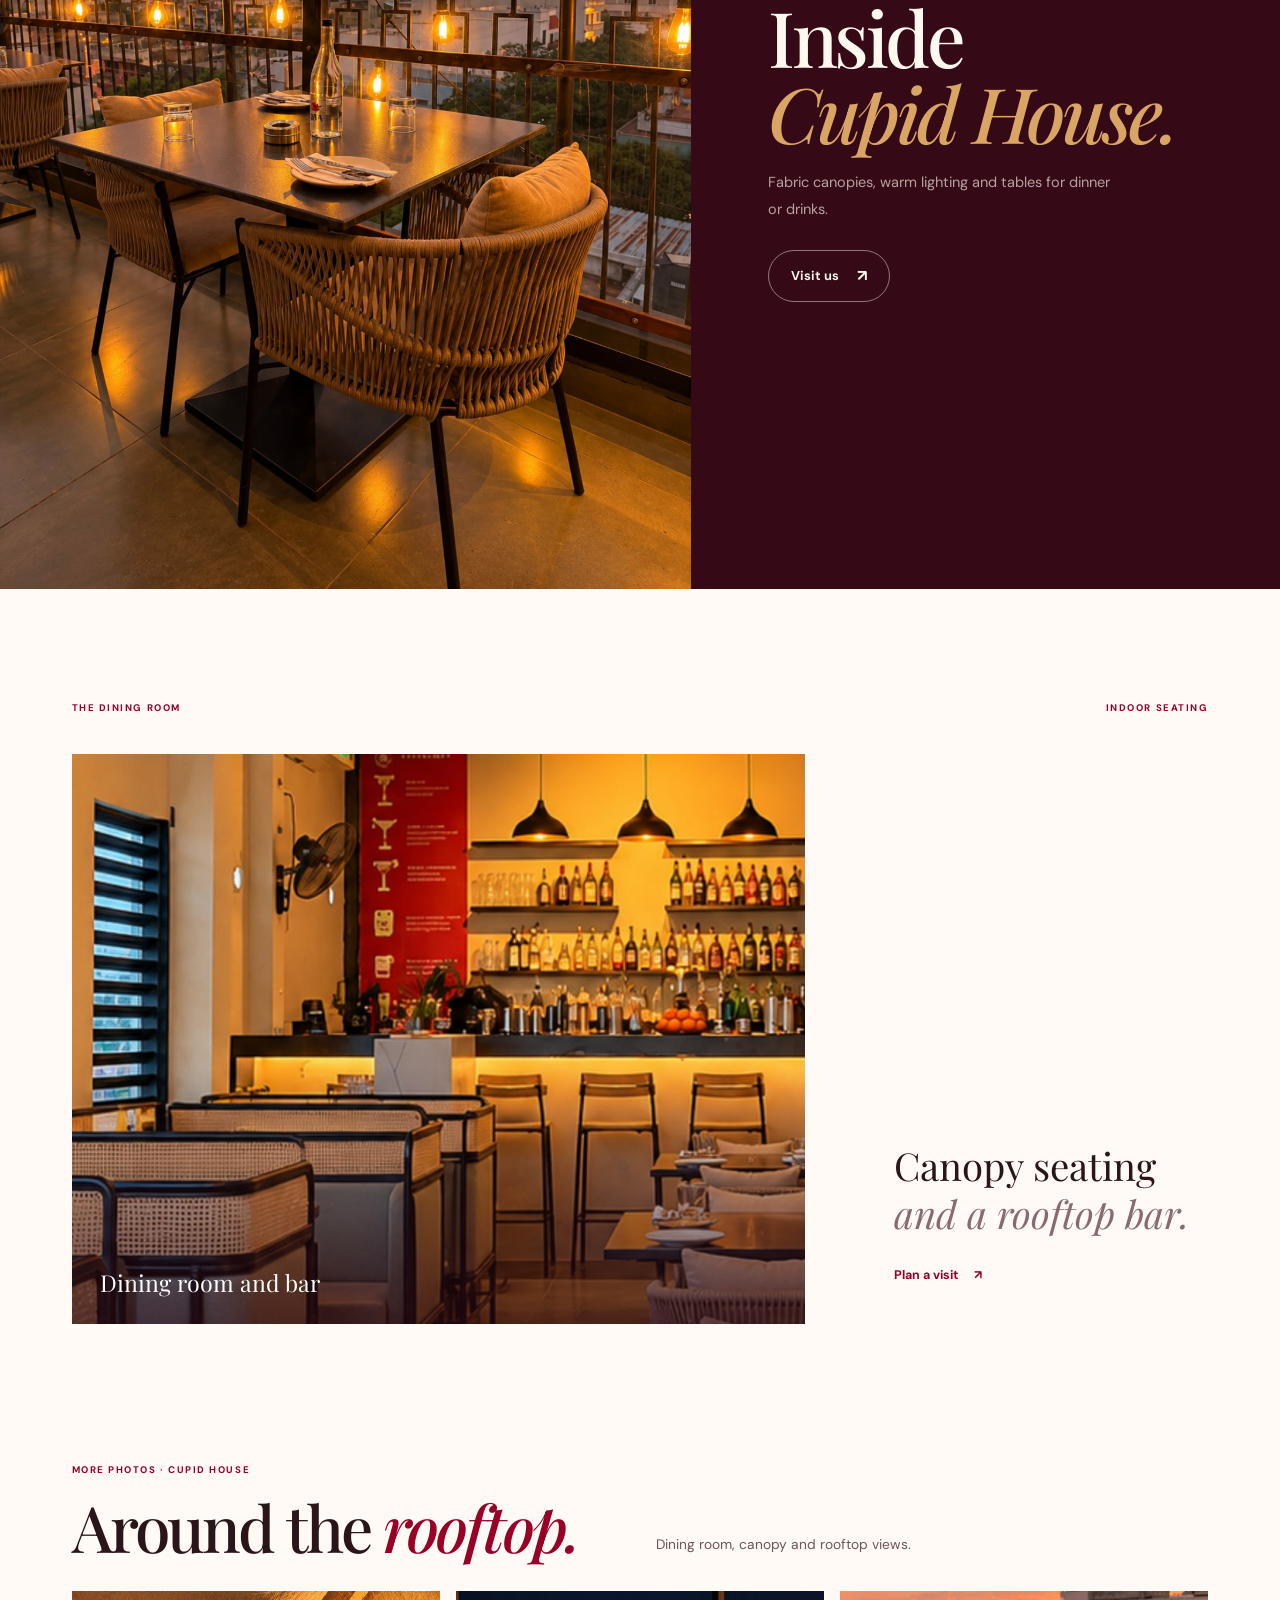
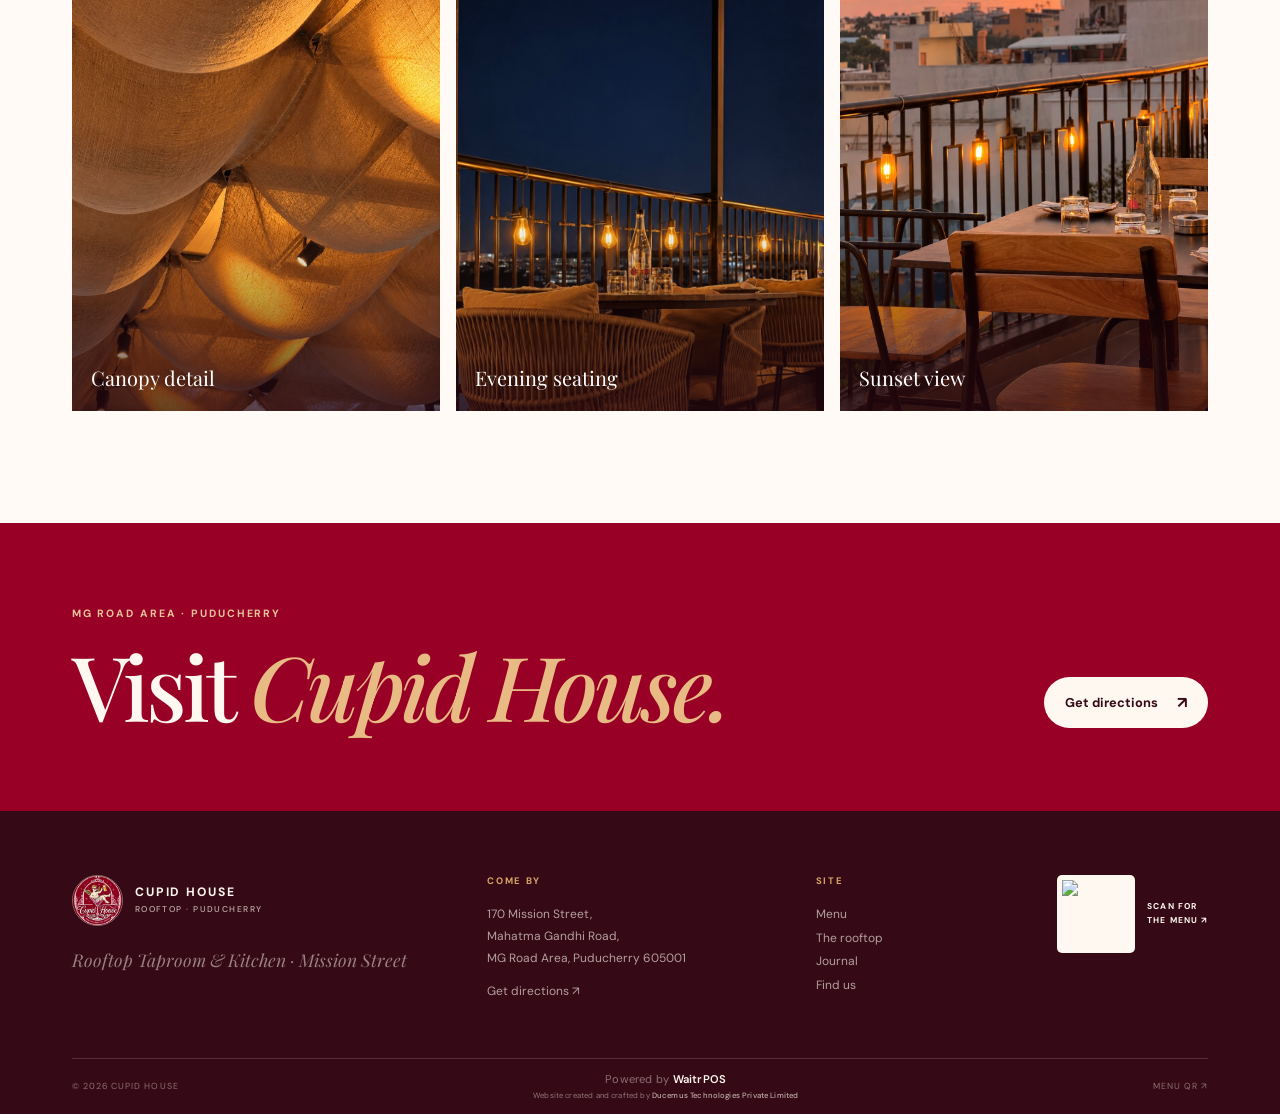
==== commit c81b154c: "Add website studio credit to footer" ====
--- a/index.html
+++ b/index.html
@@ -23,7 +23,7 @@
     <link rel="preconnect" href="https://fonts.googleapis.com" />
     <link rel="preconnect" href="https://fonts.gstatic.com" crossorigin />
     <link href="https://fonts.googleapis.com/css2?family=DM+Sans:wght@400;500;600;700&family=Playfair+Display:wght@500;600;700&display=swap" rel="stylesheet" />
-    <link rel="stylesheet" href="styles.css?v=20261105-2" />
+    <link rel="stylesheet" href="styles.css?v=20261105-4" />
     <script src="site.js" defer></script>
   </head>
   <body>
@@ -94,7 +94,7 @@
         <div class="footer-column"><span class="footer-label">SITE</span><a href="menu.html">Menu</a><a href="story.html">The rooftop</a><a href="journal.html">Journal</a><a href="visit.html">Find us</a></div>
         <a class="footer-qr" href="menu.html" aria-label="Open the Cupid House menu"><img class="menu-qr" data-qr alt="QR code linking to the Cupid House menu" /><span>SCAN FOR<br />THE MENU ↗</span></a>
       </div>
-      <div class="footer-bottom"><a href="index.html">© <span data-year></span> CUPID HOUSE</a><span class="powered">Powered by <strong>WaitrPOS</strong></span><a href="menu.html">MENU QR ↗</a></div>
+      <div class="footer-bottom"><a href="index.html">© <span data-year></span> CUPID HOUSE</a><div class="footer-credit-stack"><span class="powered">Powered by <strong>WaitrPOS</strong></span><span class="site-credit">Website created and crafted by <strong>Ducemus Technologies Private Limited</strong></span></div><a href="menu.html">MENU QR ↗</a></div>
     </footer>
     <dialog class="photo-viewer" aria-label="Photo viewer"><button class="viewer-close" aria-label="Close photo">×</button><img alt="" /><p></p></dialog>
   </body>
--- a/styles.css
+++ b/styles.css
@@ -138,6 +138,9 @@
 .footer-bottom { min-height: 56px; border-top: 1px solid rgba(246,239,230,.17); display: flex; justify-content: space-between; align-items: center; color: rgba(246,239,230,.45); font-size: .55rem; letter-spacing: .12em; }
 .powered { letter-spacing: .02em; font-size: .7rem; text-transform: none; }
 .powered strong { color: var(--cream); font-weight: 600; }
+.footer-credit-stack { display: flex; flex-direction: column; align-items: center; gap: .22rem; text-align: center; }
+.site-credit { color: rgba(246,239,230,.48); font-size: .48rem; letter-spacing: .02em; line-height: 1.4; }
+.site-credit strong { color: rgba(246,239,230,.72); font-weight: 500; }
 
 .interior-page { padding-top: 84px; }
 body:has(.interior-page) .site-header { position: relative; background: var(--night); color: var(--cream); }
@@ -312,6 +315,10 @@
   .footer-qr img { width: 64px; height: 64px; }
   .footer-column p, .footer-column > a { font-size: .68rem; }
   .footer-bottom { min-height: 70px; flex-wrap: wrap; gap: .5rem; padding: .8rem 0; font-size: .46rem; }
+  .footer-bottom > a:first-child { order: 1; }
+  .footer-bottom > a:last-child { order: 2; }
+  .footer-credit-stack { order: 3; flex: 1 0 100%; }
+  .site-credit { max-width: 100%; font-size: .47rem; }
   .powered { font-size: .65rem; }
   .interior-page { padding-top: 68px; }
   .page-heading { min-height: 405px; padding-top: 6rem; padding-bottom: 3.8rem; }
@@ -369,3 +376,89 @@
 /* Interior pages use an opaque burgundy masthead so the cream logo stays legible. */
 .interior-header { position: relative !important; top: auto; background: var(--night) !important; color: var(--cream) !important; }
 .interior-page { padding-top: 0 !important; }
+
+/* Cupid House's printed menu translated into a searchable, scrollable web page. */
+.menu-page { background: #65001b; }
+.menu-book { padding: clamp(.65rem, 2.4vw, 2rem); background: radial-gradient(ellipse at 50% 0%, #a40d36 0%, #820022 44%, #610018 100%); color: #fff5e9; }
+.menu-frame { position: relative; max-width: 1500px; margin: 0 auto; border: 1px solid rgba(231,185,111,.72); }
+.menu-frame::before { position: absolute; z-index: 1; pointer-events: none; content: ""; inset: 7px; border: 1px solid rgba(231,185,111,.45); }
+.menu-cover { min-height: min(790px, calc(100svh - 84px)); padding: clamp(4.5rem, 9vw, 8.5rem) clamp(1.5rem, 10vw, 9rem) 2.2rem; display: flex; flex-direction: column; justify-content: center; text-align: center; }
+.menu-wordmark { margin: 0; color: #fff5e9; font-family: var(--serif); font-size: clamp(.9rem, 2vw, 1.55rem); letter-spacing: .42em; }
+.menu-cover h1 { margin: .45rem 0 0; color: #edbd75; font-family: var(--serif); font-size: clamp(5rem, 11vw, 9.7rem); font-style: italic; font-weight: 500; letter-spacing: -.045em; line-height: 1; }
+.menu-location { margin: .3rem 0 0; color: #fff0df; font-size: clamp(.62rem, 1.3vw, .94rem); letter-spacing: .32em; }
+.menu-intro-grid { width: min(720px, 100%); margin: clamp(3rem, 7vh, 5rem) auto 0; display: grid; grid-template-columns: 1fr 1fr; gap: 2.6rem; text-align: left; }
+.menu-intro-grid h2 { margin: 0 0 .7rem; padding-bottom: .55rem; border-bottom: 1px solid #dfac63; color: #edbd75; font-family: var(--serif); font-size: .9rem; letter-spacing: .2em; }
+.menu-intro-grid p { margin: 0; color: rgba(255,245,233,.87); font-size: .85rem; line-height: 1.85; }
+.menu-browse { display: inline-flex; align-items: center; gap: .65rem; align-self: center; margin: 2.3rem 0 3.5rem; color: #edbd75; font-family: var(--serif); font-size: 1.25rem; font-style: italic; }
+.menu-browse span { transition: transform .2s ease; }
+.menu-browse:hover span { transform: translateY(3px); }
+.menu-cover-footer { display: flex; justify-content: space-between; border-top: 1px solid rgba(231,185,111,.45); padding-top: .85rem; color: #f5ddc1; font-size: .76rem; }
+.menu-cover-footer strong { color: #edbd75; }
+.menu-cover-footer > span { font-family: var(--serif); font-size: .92rem; font-style: italic; }
+.menu-jump { position: sticky; z-index: 4; top: 0; display: flex; justify-content: center; flex-wrap: wrap; gap: .45rem; padding: .8rem 1rem; border-top: 1px solid rgba(231,185,111,.24); border-bottom: 1px solid rgba(231,185,111,.48); background: rgba(82,0,22,.96); backdrop-filter: blur(10px); }
+.menu-jump a { min-height: 38px; display: inline-flex; align-items: center; padding: .55rem .9rem; border: 1px solid rgba(231,185,111,.4); border-radius: 30px; color: #f8e8d5; font-size: .7rem; transition: background .2s ease, color .2s ease; }
+.menu-jump a:hover, .menu-jump a:focus-visible { background: #edbd75; color: #570018; }
+.menu-content { padding: 0 clamp(1.4rem, 8vw, 7.6rem); }
+.menu-group { padding: 4rem 0 2rem; scroll-margin-top: 5rem; }
+.menu-group + .menu-group { border-top: 1px solid rgba(231,185,111,.52); }
+.menu-group-heading { margin-bottom: 3.2rem; padding-bottom: 1.3rem; border-bottom: 1px solid rgba(231,185,111,.36); }
+.menu-group-heading > span { color: #edbd75; font-size: .66rem; font-weight: 700; letter-spacing: .24em; }
+.menu-group-heading h2 { margin: .45rem 0 .25rem; color: #fff5e9; font-family: var(--serif); font-size: clamp(3.5rem, 8vw, 6.8rem); font-weight: 500; letter-spacing: -.05em; line-height: 1; }
+.menu-group-heading p { margin: 0; color: rgba(255,245,233,.68); font-family: var(--serif); font-size: 1.05rem; font-style: italic; }
+.menu-category { max-width: 1040px; margin: 0 auto; padding: 2.1rem 0 2.6rem; scroll-margin-top: 5rem; }
+.menu-category + .menu-category { border-top: 1px solid rgba(231,185,111,.35); }
+.menu-category > header { margin-bottom: 1.7rem; }
+.menu-category > header p { margin: 0 .0rem .15rem; color: #edbd75; font-family: var(--serif); font-size: 1.08rem; font-style: italic; }
+.menu-category > header h3 { margin: 0; color: #fff5e9; font-family: var(--serif); font-size: clamp(2.25rem, 5vw, 3.55rem); font-weight: 600; letter-spacing: -.025em; line-height: 1.08; }
+.menu-subcategory { margin-top: 1.85rem; }
+.menu-subcategory h4 { display: flex; justify-content: space-between; align-items: end; gap: .7rem; margin: 0; padding: 0 0 .42rem; border-bottom: 1px solid rgba(235,187,111,.8); color: #edbd75; font-family: var(--serif); font-size: .92rem; font-weight: 700; letter-spacing: .15em; text-transform: uppercase; }
+.menu-columns { display: grid; grid-auto-flow: column; grid-auto-columns: 4.2rem; gap: .3rem; text-align: right; font-family: var(--sans); font-size: .56rem; letter-spacing: .03em; }
+.menu-aside { margin: .45rem 0 0; color: rgba(255,245,233,.7); font-family: var(--serif); font-size: .88rem; font-style: italic; }
+.menu-item { min-height: 58px; display: grid; grid-template-columns: minmax(0, 1fr) auto; align-items: start; gap: 1rem; padding: .8rem 0 .75rem; border-bottom: 1px solid rgba(255,241,224,.09); }
+.menu-item > div { min-width: 0; }
+.menu-item h5 { margin: 0; color: #fff5e9; font-family: var(--serif); font-size: clamp(1.12rem, 2.1vw, 1.56rem); font-weight: 600; line-height: 1.25; }
+.menu-item p { margin: .15rem 0 0; color: rgba(255,245,233,.69); font-size: .78rem; line-height: 1.5; }
+.menu-item data { color: #edbd75; font-family: var(--sans); font-size: clamp(1.08rem, 2vw, 1.45rem); font-weight: 700; font-variant-numeric: tabular-nums; line-height: 1.35; white-space: nowrap; }
+.menu-matrix { grid-template-columns: minmax(0, 1fr) repeat(3, 4.2rem); gap: .3rem; }
+.menu-matrix-two { grid-template-columns: minmax(0, 1fr) repeat(2, 4.2rem); }
+.menu-matrix > data { text-align: right; }
+.menu-last-call { display: flex; align-items: baseline; justify-content: space-between; gap: 1rem; margin: 1rem clamp(1.4rem, 8vw, 7.6rem) 1.4rem; padding: 1.4rem 0; border-top: 1px solid rgba(231,185,111,.45); color: #edbd75; }
+.menu-last-call p { margin: 0; font-family: var(--serif); font-size: 1.5rem; font-style: italic; }
+.menu-last-call a { font-size: .78rem; font-weight: 700; }
+.menu-last-call > span { color: rgba(255,245,233,.65); font-family: var(--serif); font-size: .85rem; font-style: italic; }
+.menu-page .site-footer { background: #350915; }
+@media (max-width: 700px) {
+  .menu-book { padding: .45rem; }
+  .menu-frame::before { inset: 4px; }
+  .menu-cover { min-height: min(760px, calc(100svh - 68px)); padding: 4rem 1.15rem 1.55rem; }
+  .menu-wordmark { font-size: .9rem; letter-spacing: .34em; }
+  .menu-cover h1 { font-size: clamp(5rem, 23vw, 7rem); }
+  .menu-location { font-size: .58rem; letter-spacing: .23em; }
+  .menu-intro-grid { grid-template-columns: 1fr; gap: 1.25rem; margin-top: 2.5rem; }
+  .menu-intro-grid h2 { font-size: .82rem; }
+  .menu-intro-grid p { font-size: .78rem; }
+  .menu-browse { margin: 1.7rem 0 2.6rem; }
+  .menu-cover-footer { font-size: .67rem; }
+  .menu-cover-footer > span { font-size: .82rem; }
+  .menu-jump { justify-content: flex-start; flex-wrap: nowrap; overflow-x: auto; padding: .65rem .8rem; scrollbar-width: thin; }
+  .menu-jump a { flex: 0 0 auto; min-height: 35px; padding: .45rem .72rem; font-size: .66rem; }
+  .menu-content { padding: 0 1rem; }
+  .menu-group { padding-top: 3rem; }
+  .menu-group-heading { margin-bottom: 2.4rem; }
+  .menu-group-heading h2 { font-size: 4.3rem; }
+  .menu-category { padding: 1.8rem 0 2.1rem; }
+  .menu-category > header h3 { font-size: clamp(2.2rem, 10vw, 3.1rem); }
+  .menu-category > header p { font-size: .98rem; }
+  .menu-subcategory { margin-top: 1.55rem; }
+  .menu-subcategory h4 { font-size: .75rem; letter-spacing: .1em; }
+  .menu-columns { grid-auto-columns: 3.45rem; font-size: .47rem; }
+  .menu-item { gap: .45rem; min-height: 52px; padding: .75rem 0 .65rem; }
+  .menu-item h5 { font-size: clamp(1.06rem, 5.1vw, 1.32rem); }
+  .menu-item p { max-width: 34ch; font-size: .72rem; }
+  .menu-item data { font-size: 1.08rem; }
+  .menu-matrix { grid-template-columns: minmax(0, 1fr) repeat(3, 3.1rem); gap: .2rem; }
+  .menu-matrix-two { grid-template-columns: minmax(0, 1fr) repeat(2, 3.4rem); }
+  .menu-matrix h5 { font-size: 1rem; }
+  .menu-matrix data { font-size: .98rem; }
+  .menu-last-call { align-items: flex-start; flex-direction: column; margin: 1rem 1rem 1.4rem; }
+}
